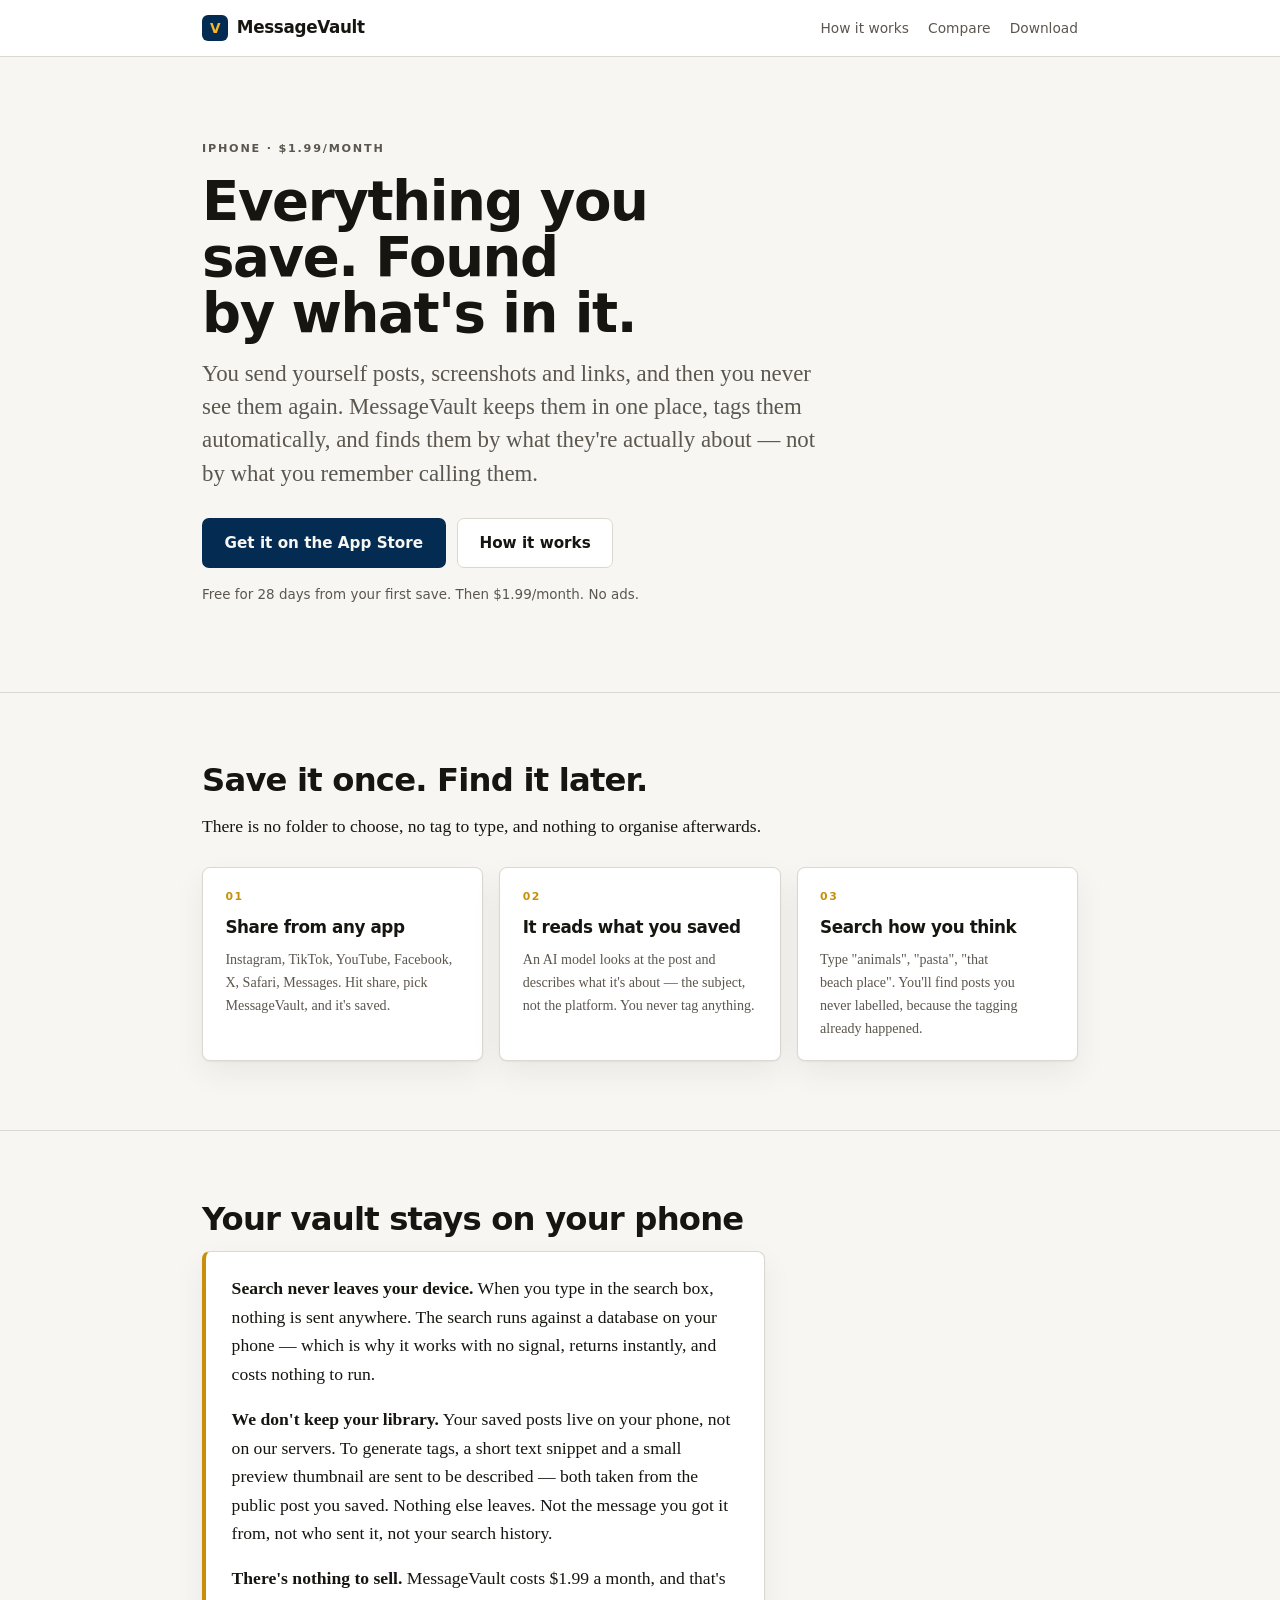
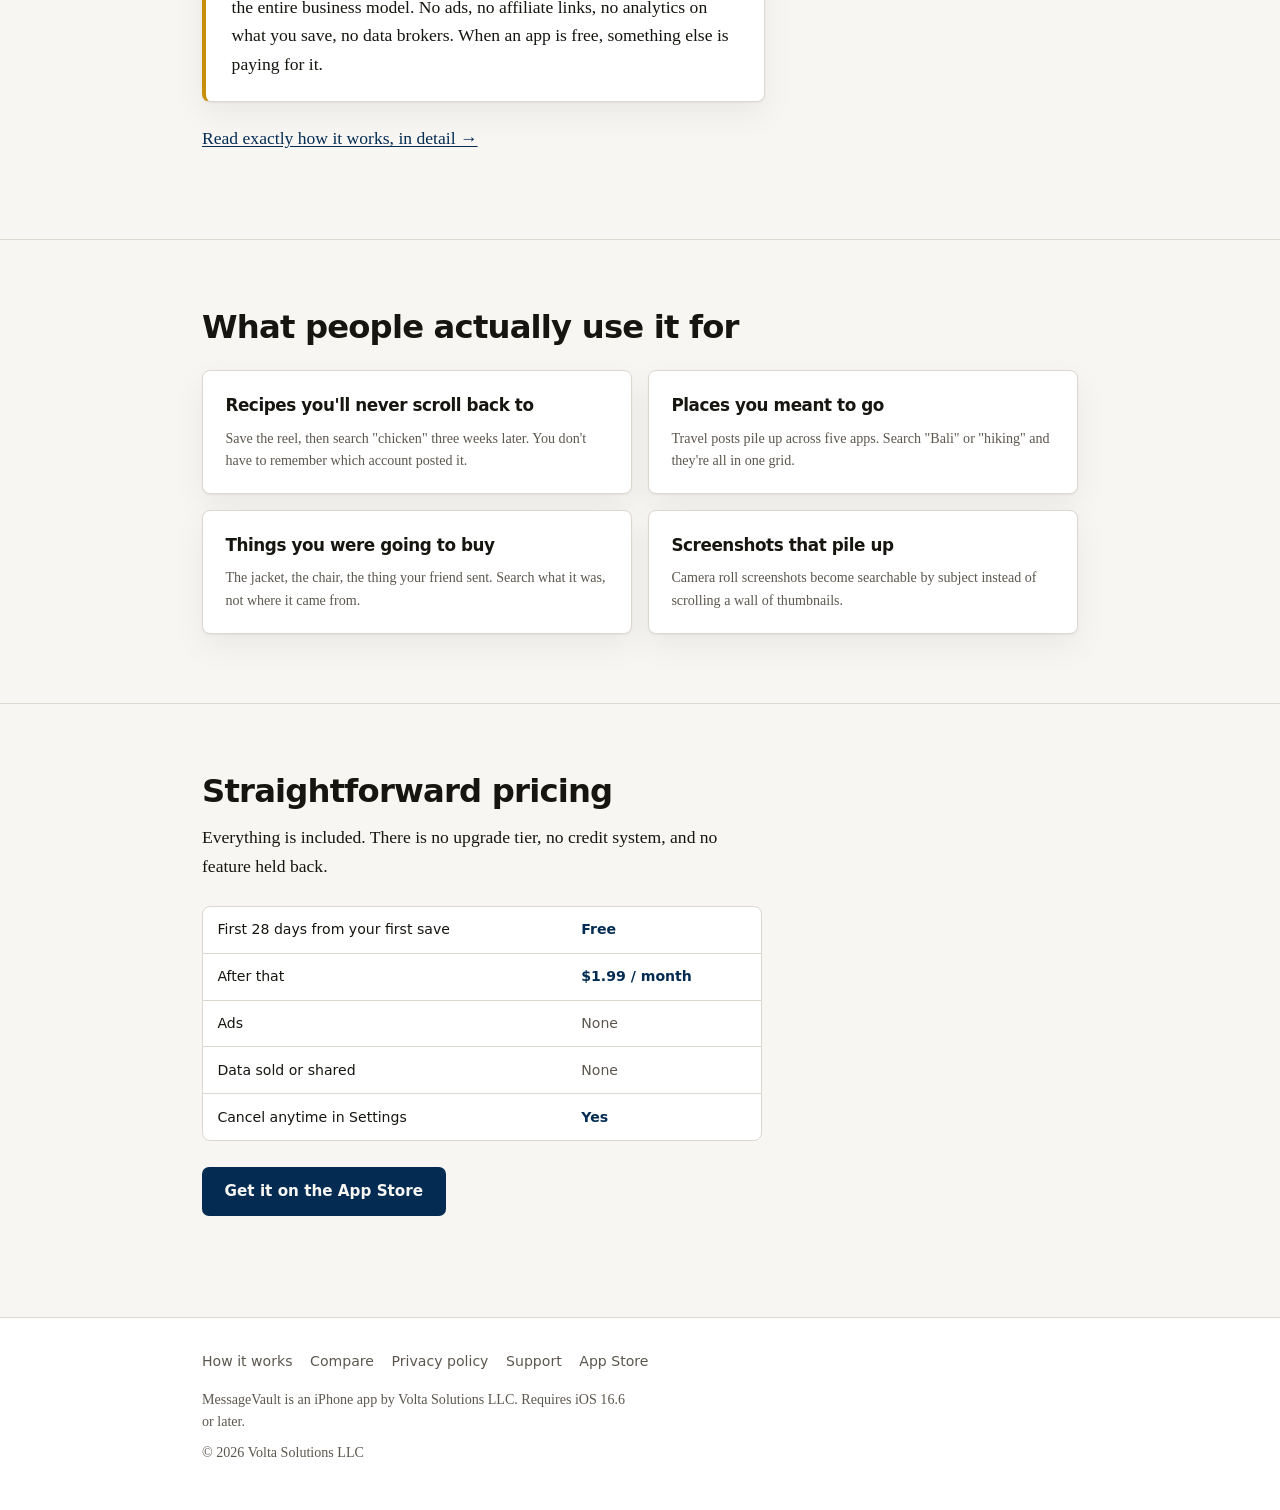
==== index.html @ cfd599d9 "Initial marketing site: homepage, how-it-works, compare" ====
<!DOCTYPE html>
<html lang="en">
<head>
<meta charset="utf-8">
<meta name="viewport" content="width=device-width, initial-scale=1">
<title>MessageVault — Save posts from any app, find them by what's in them</title>
<meta name="description" content="MessageVault saves the posts, screenshots and links you send yourself, tags them automatically, and finds them by what's actually in them. Your vault stays on your phone. $1.99/month, no ads, no tracking.">
<link rel="canonical" href="https://fpalmaii.github.io/messagevault-site/">
<meta property="og:title" content="MessageVault — Save posts from any app, find them by what's in them">
<meta property="og:description" content="Your vault stays on your phone. Search runs on-device. No ads, no tracking, nothing sold.">
<meta property="og:type" content="website">
<link rel="stylesheet" href="style.css">
</head>
<body>

<header class="site-head">
  <div class="wrap">
    <a class="brand" href="./"><span class="mark">V</span> MessageVault</a>
    <nav class="site-nav" aria-label="Main">
      <a href="how-it-works/">How it works</a>
      <a href="compare/">Compare</a>
      <a href="https://apps.apple.com/app/messagevault-ai/id6762476394">Download</a>
    </nav>
  </div>
</header>

<main>

  <section class="hero">
    <div class="wrap">
      <p class="eyebrow">iPhone · $1.99/month</p>
      <h1>Everything you save. Found by what's in it.</h1>
      <p class="lede">You send yourself posts, screenshots and links, and then you never see them again. MessageVault keeps them in one place, tags them automatically, and finds them by what they're actually about — not by what you remember calling them.</p>
      <div class="cta-row">
        <a class="btn btn-primary" href="https://apps.apple.com/app/messagevault-ai/id6762476394">Get it on the App Store</a>
        <a class="btn btn-ghost" href="how-it-works/">How it works</a>
      </div>
      <p class="price-note" style="margin-top:1rem;">Free for 28 days from your first save. Then $1.99/month. No ads.</p>
    </div>
  </section>

  <section>
    <div class="wrap">
      <h2>Save it once. Find it later.</h2>
      <p class="narrow">There is no folder to choose, no tag to type, and nothing to organise afterwards.</p>
      <div class="cards three">
        <div class="card">
          <span class="num">01</span>
          <h3>Share from any app</h3>
          <p>Instagram, TikTok, YouTube, Facebook, X, Safari, Messages. Hit share, pick MessageVault, and it's saved.</p>
        </div>
        <div class="card">
          <span class="num">02</span>
          <h3>It reads what you saved</h3>
          <p>An AI model looks at the post and describes what it's about — the subject, not the platform. You never tag anything.</p>
        </div>
        <div class="card">
          <span class="num">03</span>
          <h3>Search how you think</h3>
          <p>Type "animals", "pasta", "that beach place". You'll find posts you never labelled, because the tagging already happened.</p>
        </div>
      </div>
    </div>
  </section>

  <section>
    <div class="wrap">
      <h2>Your vault stays on your phone</h2>
      <div class="claim narrow">
        <p><strong>Search never leaves your device.</strong> When you type in the search box, nothing is sent anywhere. The search runs against a database on your phone — which is why it works with no signal, returns instantly, and costs nothing to run.</p>
        <p><strong>We don't keep your library.</strong> Your saved posts live on your phone, not on our servers. To generate tags, a short text snippet and a small preview thumbnail are sent to be described — both taken from the public post you saved. Nothing else leaves. Not the message you got it from, not who sent it, not your search history.</p>
        <p><strong>There's nothing to sell.</strong> MessageVault costs $1.99 a month, and that's the entire business model. No ads, no affiliate links, no analytics on what you save, no data brokers. When an app is free, something else is paying for it.</p>
      </div>
      <p style="margin-top:1.4rem;"><a href="how-it-works/">Read exactly how it works, in detail →</a></p>
    </div>
  </section>

  <section>
    <div class="wrap">
      <h2>What people actually use it for</h2>
      <div class="cards two">
        <div class="card">
          <h3>Recipes you'll never scroll back to</h3>
          <p>Save the reel, then search "chicken" three weeks later. You don't have to remember which account posted it.</p>
        </div>
        <div class="card">
          <h3>Places you meant to go</h3>
          <p>Travel posts pile up across five apps. Search "Bali" or "hiking" and they're all in one grid.</p>
        </div>
        <div class="card">
          <h3>Things you were going to buy</h3>
          <p>The jacket, the chair, the thing your friend sent. Search what it was, not where it came from.</p>
        </div>
        <div class="card">
          <h3>Screenshots that pile up</h3>
          <p>Camera roll screenshots become searchable by subject instead of scrolling a wall of thumbnails.</p>
        </div>
      </div>
    </div>
  </section>

  <section>
    <div class="wrap">
      <h2>Straightforward pricing</h2>
      <p class="narrow">Everything is included. There is no upgrade tier, no credit system, and no feature held back.</p>
      <div class="tscroll" style="max-width:560px;">
        <table>
          <tbody>
            <tr><td>First 28 days from your first save</td><td class="yes">Free</td></tr>
            <tr><td>After that</td><td class="yes">$1.99 / month</td></tr>
            <tr><td>Ads</td><td class="no">None</td></tr>
            <tr><td>Data sold or shared</td><td class="no">None</td></tr>
            <tr><td>Cancel anytime in Settings</td><td class="yes">Yes</td></tr>
          </tbody>
        </table>
      </div>
      <div class="cta-row" style="margin-top:1.6rem;">
        <a class="btn btn-primary" href="https://apps.apple.com/app/messagevault-ai/id6762476394">Get it on the App Store</a>
      </div>
    </div>
  </section>

</main>

<footer class="site-foot">
  <div class="wrap">
    <div class="foot-links">
      <a href="how-it-works/">How it works</a>
      <a href="compare/">Compare</a>
      <a href="https://fpalmaii.github.io/messagevault-privacy/">Privacy policy</a>
      <a href="https://fpalmaii.github.io/messagevault-support/">Support</a>
      <a href="https://apps.apple.com/app/messagevault-ai/id6762476394">App Store</a>
    </div>
    <p>MessageVault is an iPhone app by Volta Solutions LLC. Requires iOS 16.6 or later.</p>
    <p>© 2026 Volta Solutions LLC</p>
  </div>
</footer>

</body>
</html>
---- style.css ----
/* MessageVault — shared styles */

:root {
  --navy:      #042C53;
  --navy-lift: #0B4A87;
  --gold:      #C8900A;
  --gold-lift: #F5B72B;

  --ground:    #F7F6F3;
  --surface:   #FFFFFF;
  --surface-2: #ECEAE5;
  --ink:       #16150F;
  --ink-mute:  #5C574E;
  --rule:      #DCD8D0;

  --shadow: 0 1px 2px rgba(20,18,12,.05), 0 12px 32px rgba(20,18,12,.06);

  --measure: 64ch;
  --s--1: clamp(.82rem, .80rem + .10vw, .88rem);
  --s-0:  clamp(1rem, .97rem + .18vw, 1.10rem);
  --s-1:  clamp(1.22rem, 1.14rem + .36vw, 1.48rem);
  --s-2:  clamp(1.55rem, 1.36rem + .82vw, 2.15rem);
  --s-3:  clamp(2.15rem, 1.65rem + 2.20vw, 3.75rem);
}

@media (prefers-color-scheme: dark) {
  :root {
    --navy:      #7FB2E8;
    --navy-lift: #A9CDF3;
    --gold:      #E8B54A;
    --gold-lift: #F5C96B;

    --ground:    #12110D;
    --surface:   #1A1814;
    --surface-2: #23201B;
    --ink:       #EFEBE3;
    --ink-mute:  #A29B90;
    --rule:      #322E28;

    --shadow: 0 1px 2px rgba(0,0,0,.5), 0 12px 32px rgba(0,0,0,.32);
  }
}

*, *::before, *::after { box-sizing: border-box; }

html { scroll-behavior: smooth; }
@media (prefers-reduced-motion: reduce) { html { scroll-behavior: auto; } }

body {
  margin: 0;
  background: var(--ground);
  color: var(--ink);
  font-family: ui-serif, Georgia, "Times New Roman", serif;
  font-size: var(--s-0);
  line-height: 1.62;
  -webkit-font-smoothing: antialiased;
}

img { max-width: 100%; height: auto; display: block; }

.wrap { max-width: 940px; margin: 0 auto; padding: 0 clamp(1.1rem, .6rem + 2.2vw, 2rem); }
.narrow { max-width: var(--measure); }

/* ---- header ---- */
.site-head { border-bottom: 1px solid var(--rule); background: var(--surface); }
.site-head .wrap { display: flex; align-items: center; justify-content: space-between; gap: 1rem; padding-top: .9rem; padding-bottom: .9rem; flex-wrap: wrap; }
.brand { display: flex; align-items: center; gap: .55rem; text-decoration: none; color: var(--ink); font-family: ui-sans-serif, system-ui, sans-serif; font-weight: 800; letter-spacing: -.02em; font-size: 1.05rem; }
.brand .mark { width: 26px; height: 26px; border-radius: 6px; background: var(--navy); color: var(--gold-lift); display: grid; place-items: center; font-size: .85rem; font-weight: 800; }
.site-nav { display: flex; gap: 1.2rem; font-family: ui-sans-serif, system-ui, sans-serif; font-size: .86rem; }
.site-nav a { color: var(--ink-mute); text-decoration: none; }
.site-nav a:hover, .site-nav a:focus-visible { color: var(--navy); }

/* ---- type ---- */
h1, h2, h3 { font-family: ui-sans-serif, system-ui, sans-serif; letter-spacing: -.025em; text-wrap: balance; }
h1 { font-size: var(--s-3); font-weight: 800; line-height: 1.02; margin: 0 0 1rem; }
h2 { font-size: var(--s-2); font-weight: 700; line-height: 1.12; margin: 0 0 .9rem; }
h3 { font-size: var(--s-1); font-weight: 700; margin: 2rem 0 .5rem; }
p { margin: 0 0 1.05rem; max-width: var(--measure); text-wrap: pretty; }
ul { max-width: var(--measure); padding-left: 1.15rem; }
li { margin-bottom: .5rem; }
a { color: var(--navy); text-underline-offset: 2px; }
strong { font-weight: 600; }
code { font-family: ui-monospace, "SF Mono", Menlo, monospace; font-size: .86em; background: var(--surface-2); padding: .1em .34em; border-radius: 3px; }
:focus-visible { outline: 2px solid var(--gold); outline-offset: 3px; border-radius: 3px; }

.eyebrow {
  font-family: ui-sans-serif, system-ui, sans-serif;
  font-size: .70rem; font-weight: 700; letter-spacing: .16em;
  text-transform: uppercase; color: var(--ink-mute); margin: 0 0 1rem;
}
.lede { font-size: var(--s-1); line-height: 1.45; color: var(--ink-mute); max-width: 54ch; }

section { padding: clamp(2.6rem, 1.6rem + 3.4vw, 4.6rem) 0; }
section + section { border-top: 1px solid var(--rule); }

/* ---- hero ---- */
.hero { padding-top: clamp(3rem, 2rem + 4vw, 5.5rem); }
.hero h1 { max-width: 16ch; }
.hero .lede { margin-bottom: 1.8rem; }

/* ---- buttons ---- */
.cta-row { display: flex; gap: .7rem; flex-wrap: wrap; align-items: center; }
.btn {
  display: inline-block; font-family: ui-sans-serif, system-ui, sans-serif;
  font-weight: 700; font-size: .95rem; text-decoration: none;
  padding: .72rem 1.35rem; border-radius: 7px; border: 1px solid transparent;
}
.btn-primary { background: var(--navy); color: var(--ground); }
.btn-primary:hover, .btn-primary:focus-visible { background: var(--navy-lift); }
.btn-ghost { border-color: var(--rule); color: var(--ink); background: var(--surface); }
.btn-ghost:hover, .btn-ghost:focus-visible { border-color: var(--navy); color: var(--navy); }
.price-note { font-family: ui-sans-serif, system-ui, sans-serif; font-size: .84rem; color: var(--ink-mute); }

/* ---- cards ---- */
.cards { display: grid; gap: 1rem; margin-top: 1.6rem; }
@media (min-width: 720px) { .cards.three { grid-template-columns: repeat(3, 1fr); } .cards.two { grid-template-columns: repeat(2, 1fr); } }
.card {
  background: var(--surface); border: 1px solid var(--rule);
  border-radius: 8px; padding: 1.3rem 1.4rem; box-shadow: var(--shadow);
}
.card h3 { margin: 0 0 .45rem; font-size: 1.05rem; }
.card p { font-size: var(--s--1); margin: 0; color: var(--ink-mute); max-width: none; }
.card .num {
  font-family: ui-sans-serif, system-ui, sans-serif; font-size: .68rem; font-weight: 800;
  letter-spacing: .14em; color: var(--gold); display: block; margin-bottom: .5rem;
}

/* ---- claim strip ---- */
.claim { background: var(--surface); border: 1px solid var(--rule); border-left: 4px solid var(--gold); border-radius: 8px; padding: 1.4rem 1.6rem; box-shadow: var(--shadow); }
.claim p:last-child { margin-bottom: 0; }

/* ---- table ---- */
.tscroll { overflow-x: auto; border: 1px solid var(--rule); border-radius: 8px; background: var(--surface); margin: 1.6rem 0; }
table { border-collapse: collapse; width: 100%; font-size: var(--s--1); font-family: ui-sans-serif, system-ui, sans-serif; }
th, td { padding: .72rem .9rem; text-align: left; vertical-align: top; border-bottom: 1px solid var(--rule); }
th { font-weight: 700; font-size: .70rem; letter-spacing: .09em; text-transform: uppercase; color: var(--ink-mute); background: var(--surface-2); white-space: nowrap; }
tbody tr:last-child td { border-bottom: none; }
.yes { color: var(--navy); font-weight: 700; }
.no  { color: var(--ink-mute); }

/* ---- footer ---- */
.site-foot { border-top: 1px solid var(--rule); background: var(--surface); margin-top: 2rem; }
.site-foot .wrap { padding-top: 2rem; padding-bottom: 2.4rem; }
.site-foot p { font-size: var(--s--1); color: var(--ink-mute); margin-bottom: .5rem; }
.foot-links { display: flex; gap: 1.1rem; flex-wrap: wrap; font-family: ui-sans-serif, system-ui, sans-serif; font-size: var(--s--1); margin-bottom: .9rem; }
.foot-links a { color: var(--ink-mute); text-decoration: none; }
.foot-links a:hover, .foot-links a:focus-visible { color: var(--navy); }
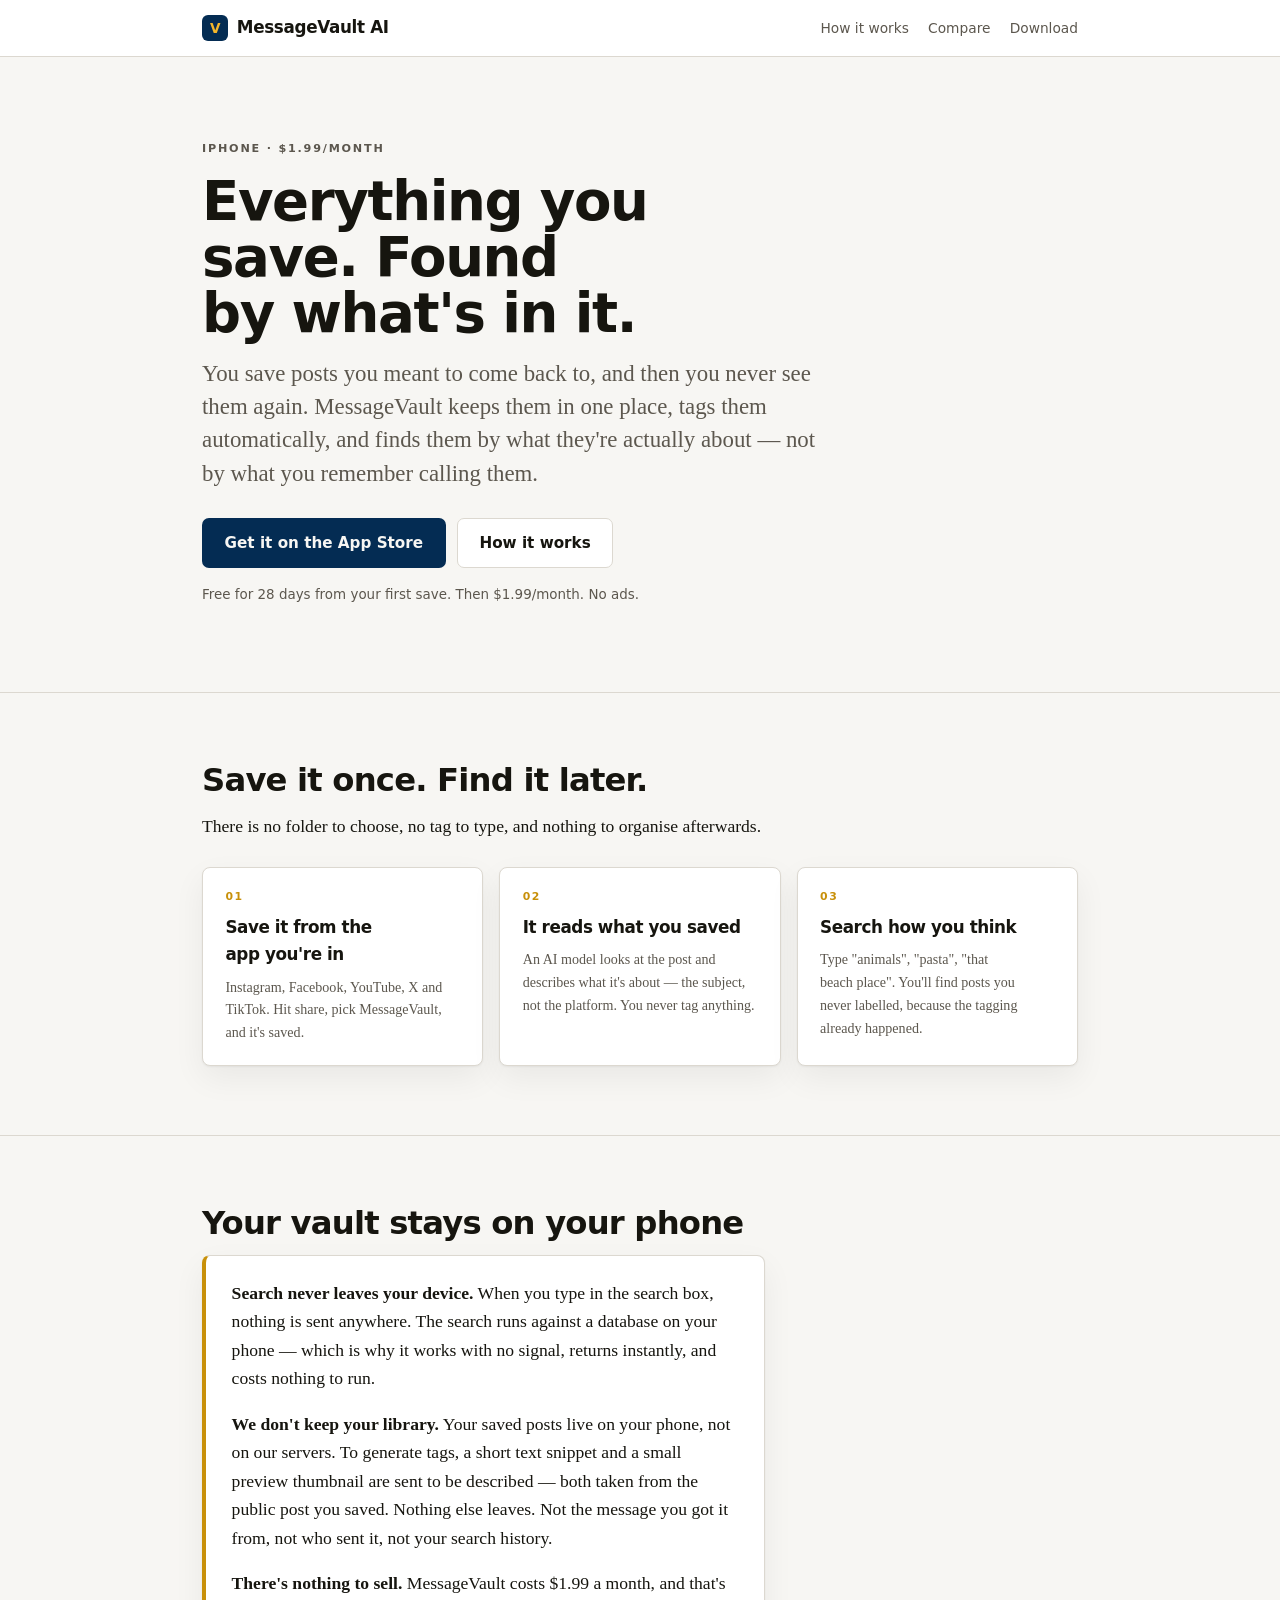
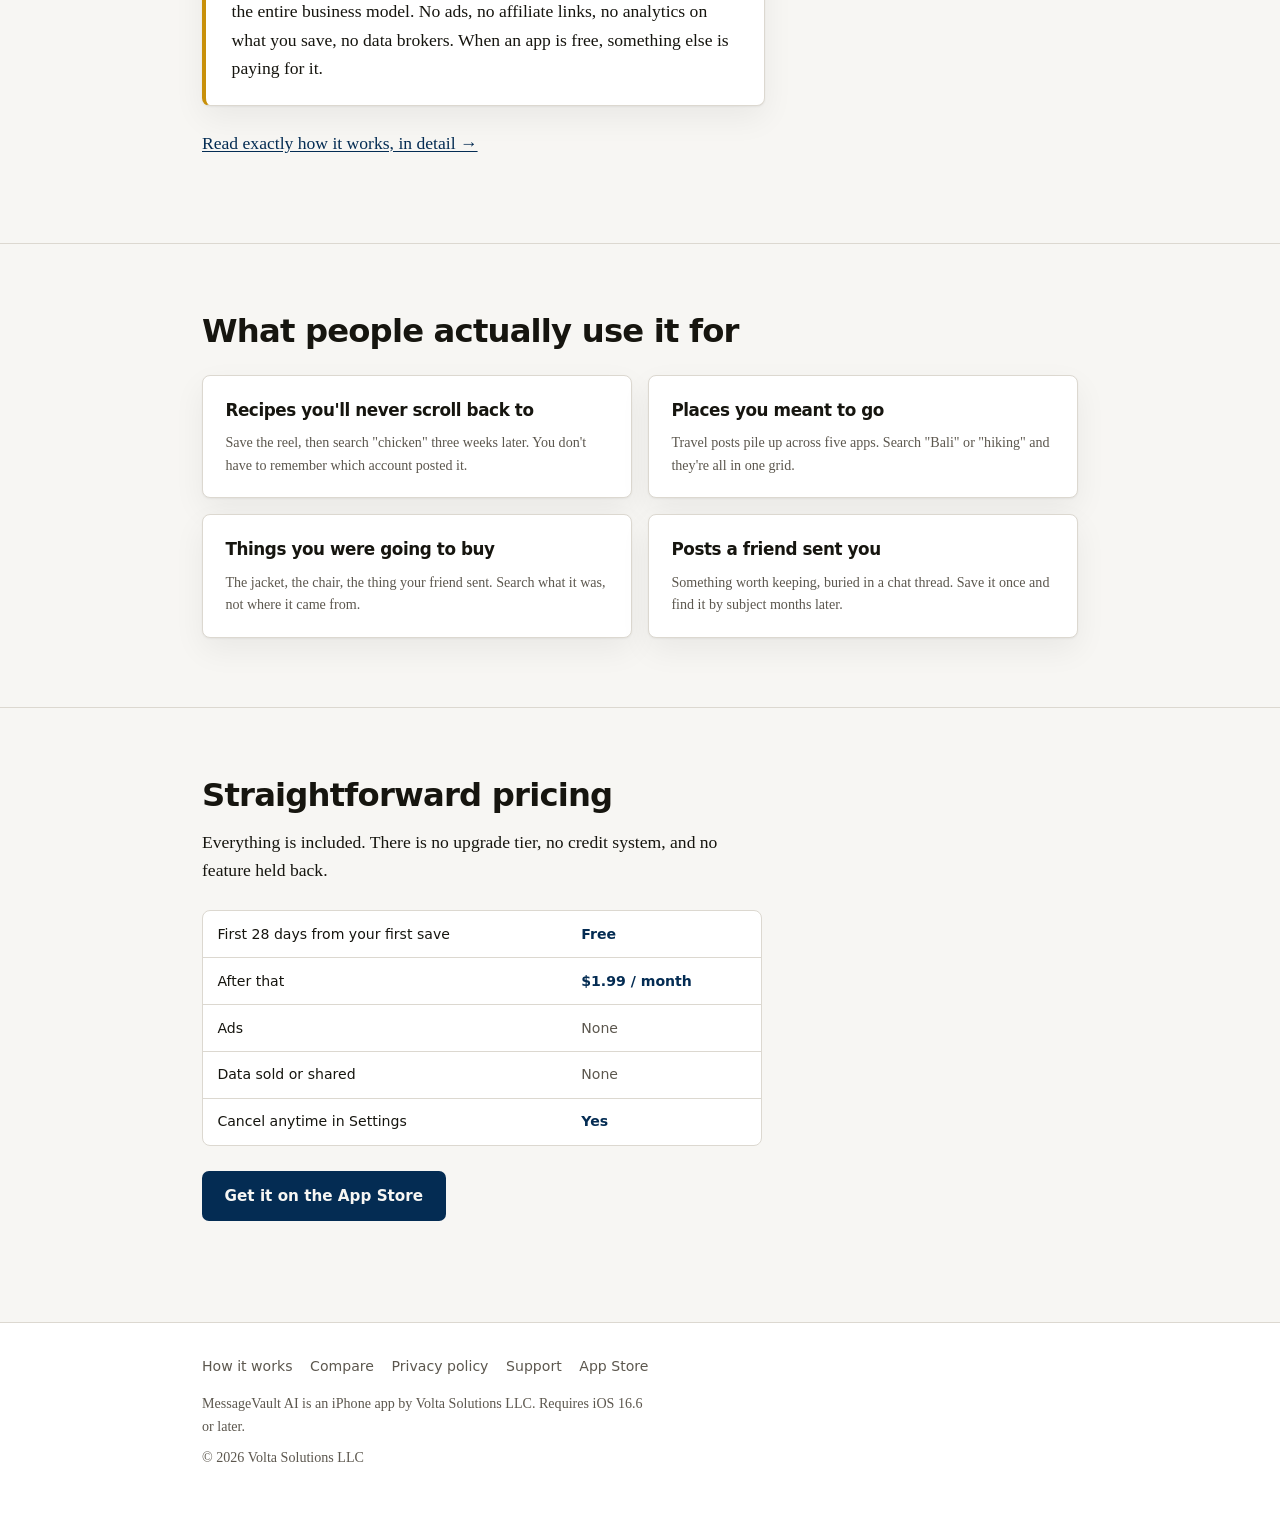
==== commit 9fdbac4b: "Correct: app does not save screenshots; standardise platform list and product name" ====
--- a/index.html
+++ b/index.html
@@ -3,10 +3,10 @@
 <head>
 <meta charset="utf-8">
 <meta name="viewport" content="width=device-width, initial-scale=1">
-<title>MessageVault — Save posts from any app, find them by what's in them</title>
-<meta name="description" content="MessageVault saves the posts, screenshots and links you send yourself, tags them automatically, and finds them by what's actually in them. Your vault stays on your phone. $1.99/month, no ads, no tracking.">
+<title>MessageVault AI — Save posts from Instagram, Facebook, YouTube, X and TikTok</title>
+<meta name="description" content="MessageVault AI saves the posts you share from Instagram, Facebook, YouTube, X and TikTok, tags them automatically, and finds them by what's actually in them. Your vault stays on your phone. $1.99/month, no ads, no tracking.">
 <link rel="canonical" href="https://fpalmaii.github.io/messagevault-site/">
-<meta property="og:title" content="MessageVault — Save posts from any app, find them by what's in them">
+<meta property="og:title" content="MessageVault AI — Save posts from Instagram, Facebook, YouTube, X and TikTok">
 <meta property="og:description" content="Your vault stays on your phone. Search runs on-device. No ads, no tracking, nothing sold.">
 <meta property="og:type" content="website">
 <link rel="stylesheet" href="style.css">
@@ -15,7 +15,7 @@
 
 <header class="site-head">
   <div class="wrap">
-    <a class="brand" href="./"><span class="mark">V</span> MessageVault</a>
+    <a class="brand" href="./"><span class="mark">V</span> MessageVault AI</a>
     <nav class="site-nav" aria-label="Main">
       <a href="how-it-works/">How it works</a>
       <a href="compare/">Compare</a>
@@ -30,7 +30,7 @@
     <div class="wrap">
       <p class="eyebrow">iPhone · $1.99/month</p>
       <h1>Everything you save. Found by what's in it.</h1>
-      <p class="lede">You send yourself posts, screenshots and links, and then you never see them again. MessageVault keeps them in one place, tags them automatically, and finds them by what they're actually about — not by what you remember calling them.</p>
+      <p class="lede">You save posts you meant to come back to, and then you never see them again. MessageVault keeps them in one place, tags them automatically, and finds them by what they're actually about — not by what you remember calling them.</p>
       <div class="cta-row">
         <a class="btn btn-primary" href="https://apps.apple.com/app/messagevault-ai/id6762476394">Get it on the App Store</a>
         <a class="btn btn-ghost" href="how-it-works/">How it works</a>
@@ -46,8 +46,8 @@
       <div class="cards three">
         <div class="card">
           <span class="num">01</span>
-          <h3>Share from any app</h3>
-          <p>Instagram, TikTok, YouTube, Facebook, X, Safari, Messages. Hit share, pick MessageVault, and it's saved.</p>
+          <h3>Save it from the app you're in</h3>
+          <p>Instagram, Facebook, YouTube, X and TikTok. Hit share, pick MessageVault, and it's saved.</p>
         </div>
         <div class="card">
           <span class="num">02</span>
@@ -92,8 +92,8 @@
           <p>The jacket, the chair, the thing your friend sent. Search what it was, not where it came from.</p>
         </div>
         <div class="card">
-          <h3>Screenshots that pile up</h3>
-          <p>Camera roll screenshots become searchable by subject instead of scrolling a wall of thumbnails.</p>
+          <h3>Posts a friend sent you</h3>
+          <p>Something worth keeping, buried in a chat thread. Save it once and find it by subject months later.</p>
         </div>
       </div>
     </div>
@@ -131,7 +131,7 @@
       <a href="https://fpalmaii.github.io/messagevault-support/">Support</a>
       <a href="https://apps.apple.com/app/messagevault-ai/id6762476394">App Store</a>
     </div>
-    <p>MessageVault is an iPhone app by Volta Solutions LLC. Requires iOS 16.6 or later.</p>
+    <p>MessageVault AI is an iPhone app by Volta Solutions LLC. Requires iOS 16.6 or later.</p>
     <p>© 2026 Volta Solutions LLC</p>
   </div>
 </footer>
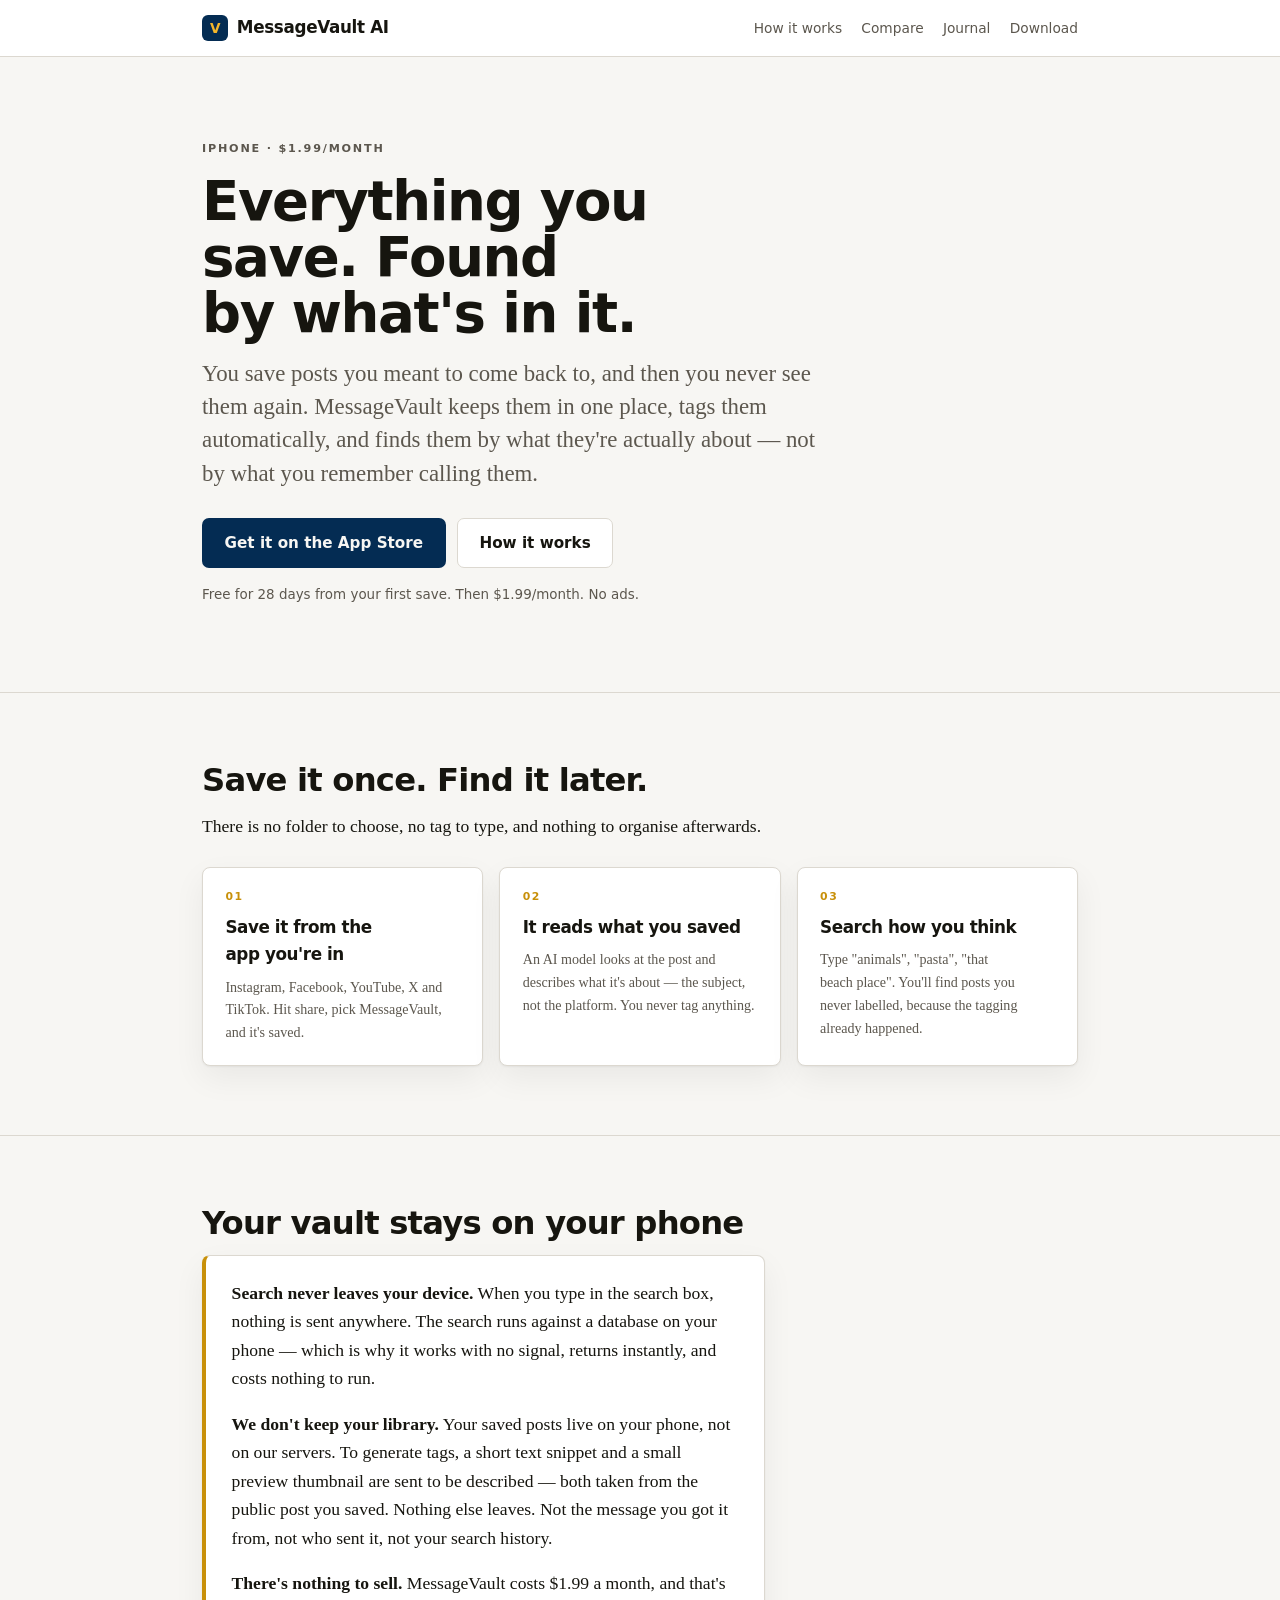
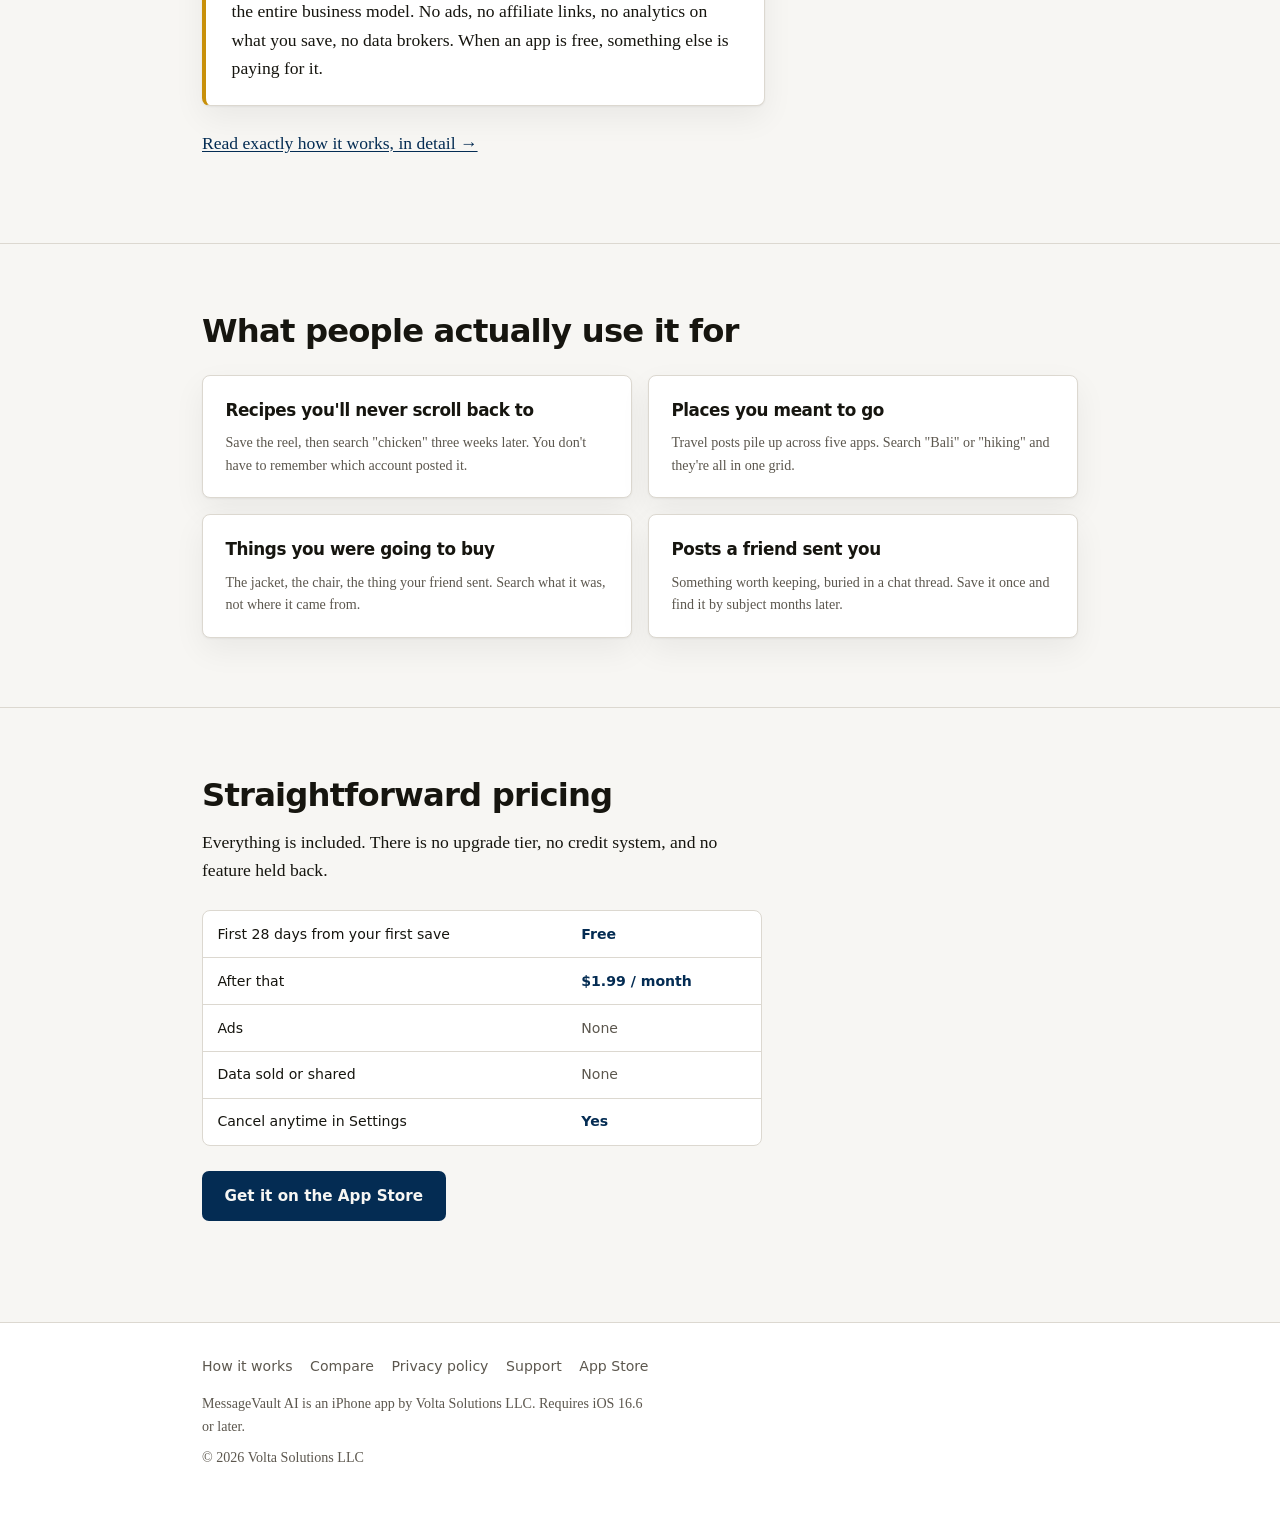
==== commit e345937b: "Add journal: FTS5 porter stemmer prefix trap" ====
--- a/index.html
+++ b/index.html
@@ -19,6 +19,7 @@
     <nav class="site-nav" aria-label="Main">
       <a href="how-it-works/">How it works</a>
       <a href="compare/">Compare</a>
+      <a href="journal/">Journal</a>
       <a href="https://apps.apple.com/app/messagevault-ai/id6762476394">Download</a>
     </nav>
   </div>
--- a/style.css
+++ b/style.css
@@ -145,3 +145,16 @@
 .foot-links { display: flex; gap: 1.1rem; flex-wrap: wrap; font-family: ui-sans-serif, system-ui, sans-serif; font-size: var(--s--1); margin-bottom: .9rem; }
 .foot-links a { color: var(--ink-mute); text-decoration: none; }
 .foot-links a:hover, .foot-links a:focus-visible { color: var(--navy); }
+
+/* ---- code blocks (journal) ---- */
+pre {
+  background: var(--surface); border: 1px solid var(--rule);
+  border-left: 3px solid var(--navy); border-radius: 6px;
+  padding: 1rem 1.15rem; overflow-x: auto; margin: 0 0 1.3rem;
+  max-width: var(--measure);
+  font-size: var(--s--1); line-height: 1.55;
+  font-family: ui-monospace, "SF Mono", Menlo, monospace;
+}
+pre code { background: none; padding: 0; font-size: 1em; }
+article .card h3 a { text-decoration: none; }
+article .card h3 a:hover { text-decoration: underline; }
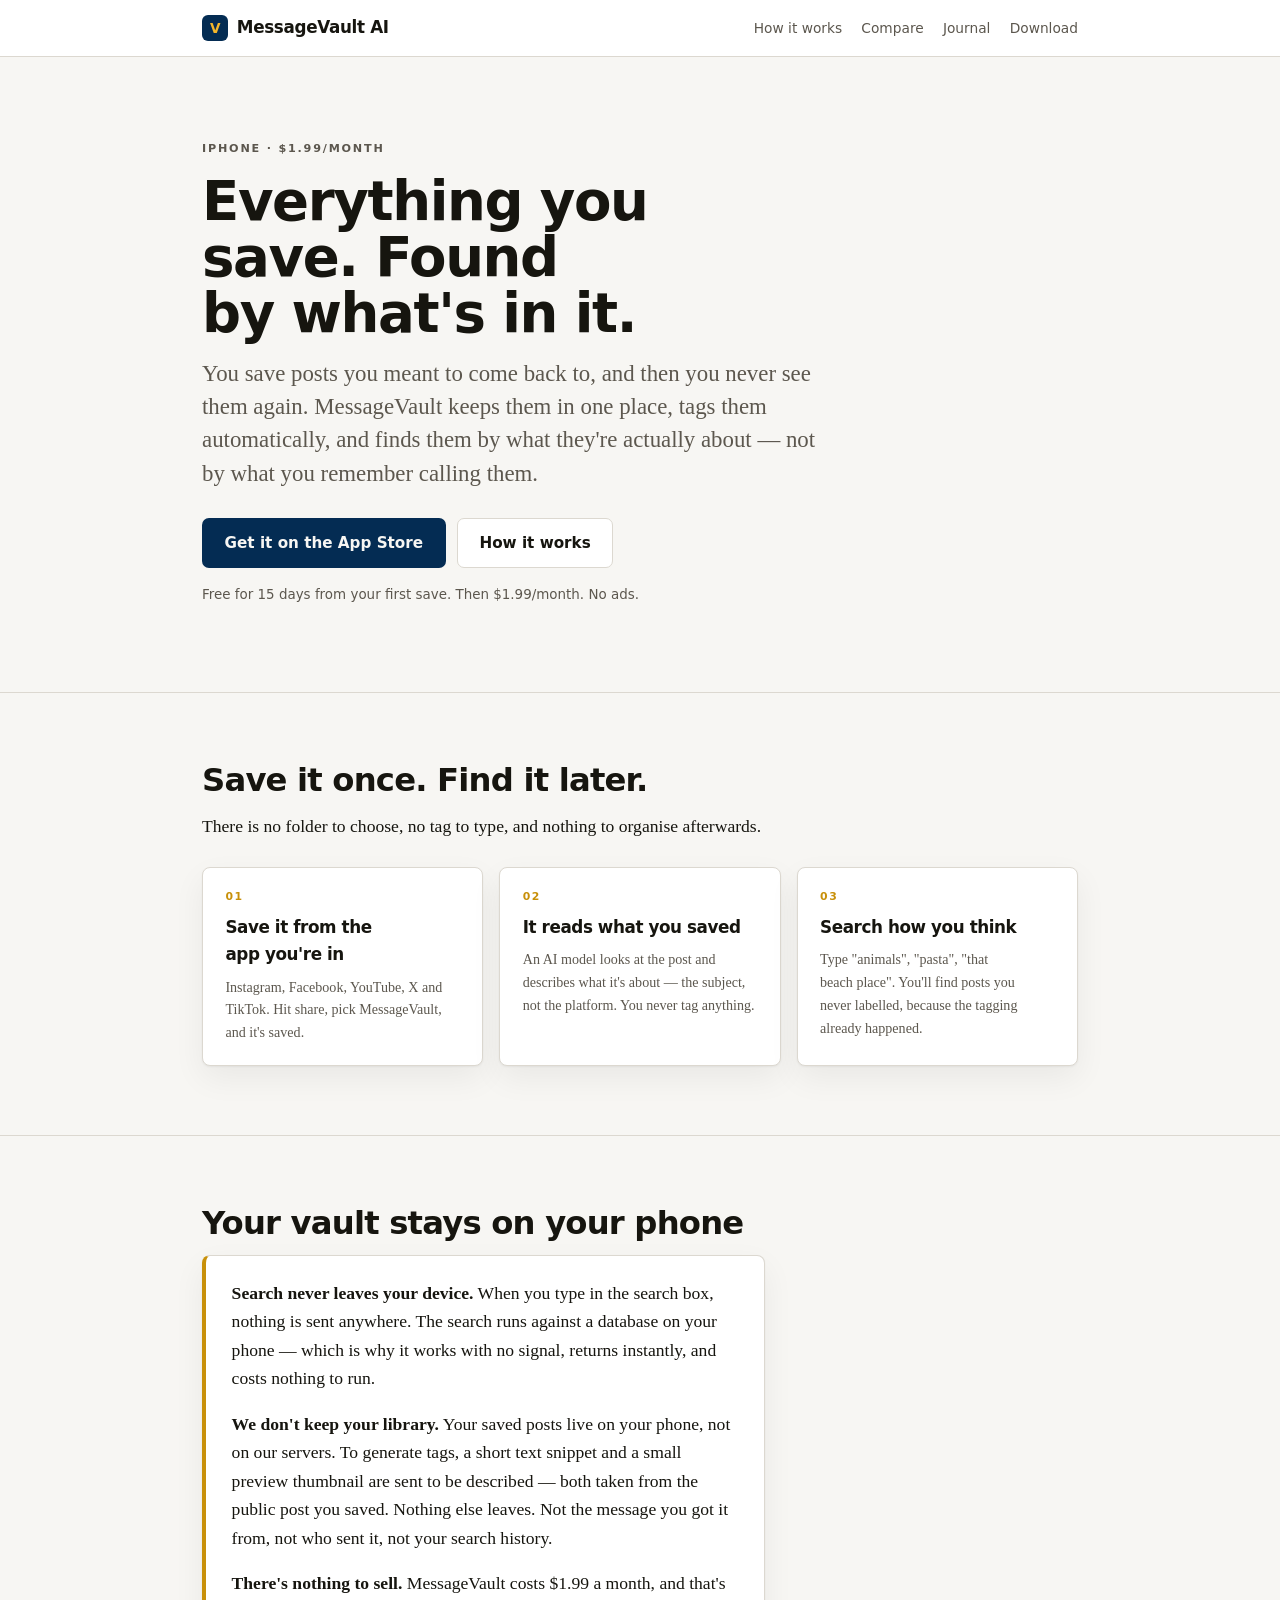
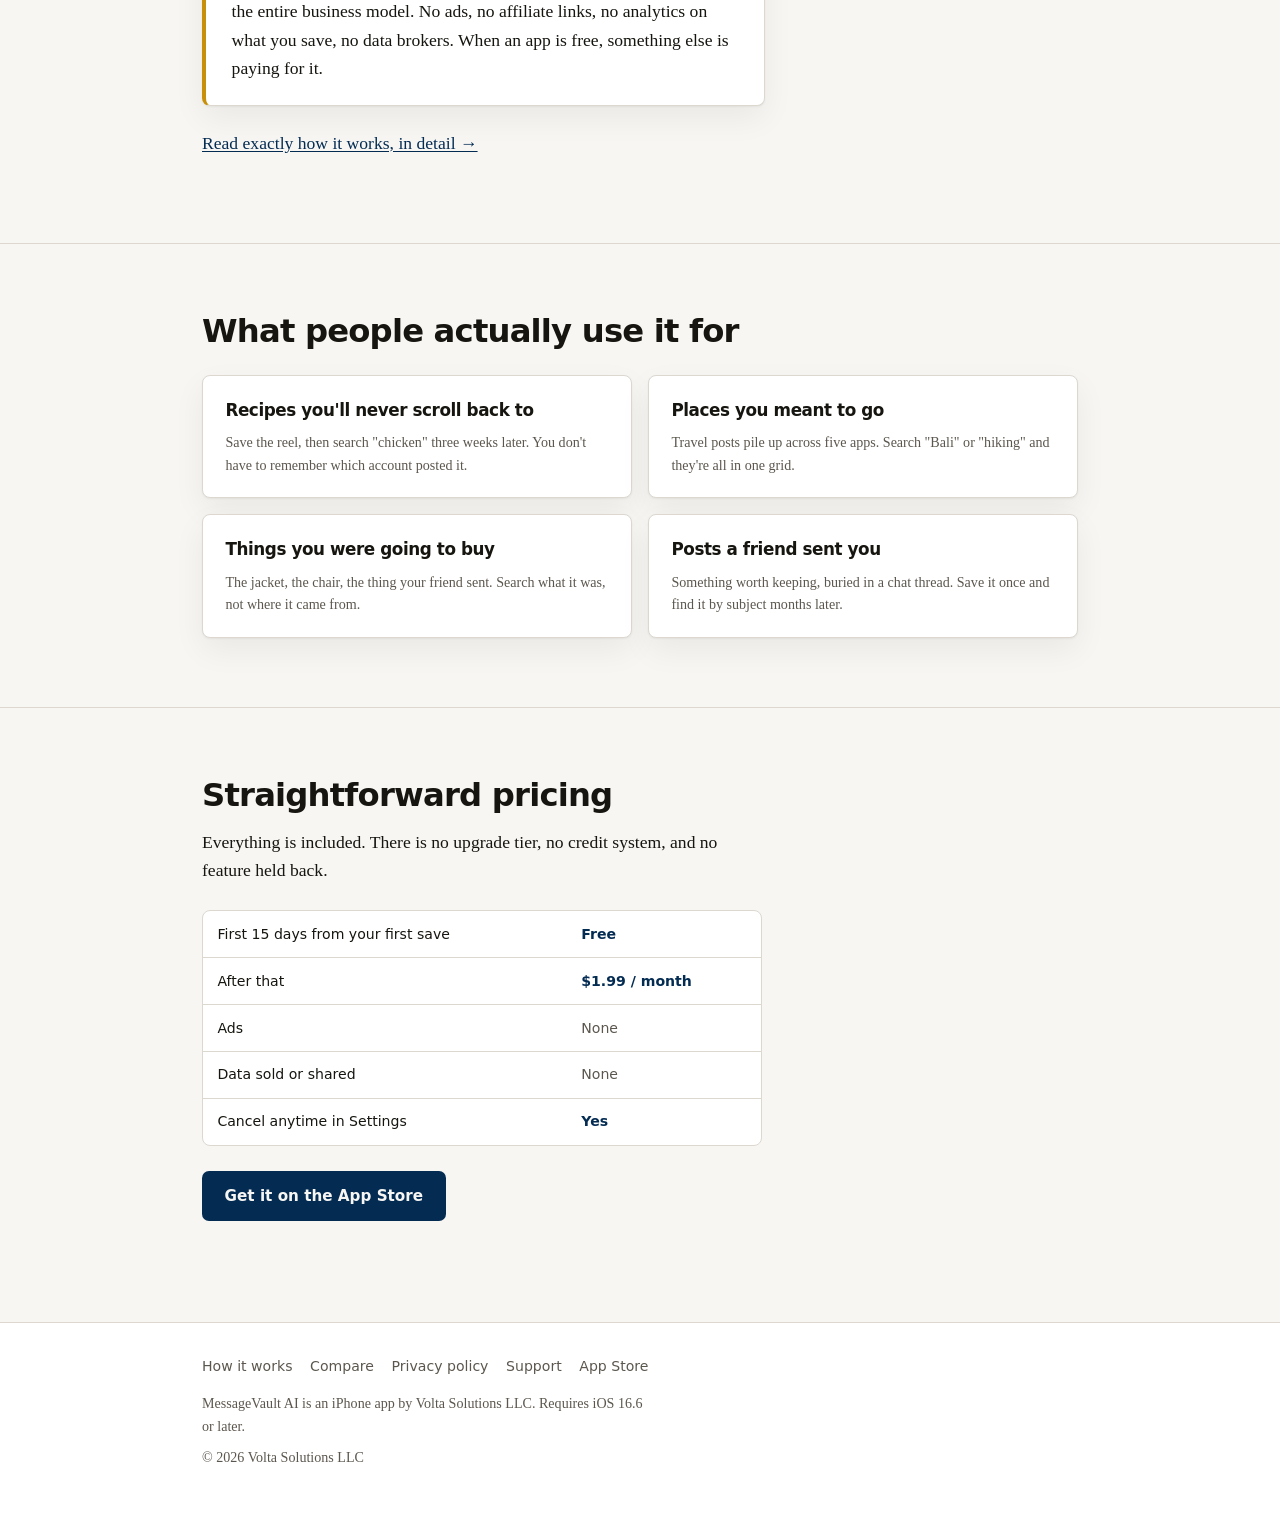
==== commit 5c1478fd: "Free window is 15 days for new users (MessageVault 1.6) Co-Authored-By: Claude Opus 5.5 <noreply@ant" ====
--- a/index.html
+++ b/index.html
@@ -36,7 +36,7 @@
         <a class="btn btn-primary" href="https://apps.apple.com/app/messagevault-ai/id6762476394">Get it on the App Store</a>
         <a class="btn btn-ghost" href="how-it-works/">How it works</a>
       </div>
-      <p class="price-note" style="margin-top:1rem;">Free for 28 days from your first save. Then $1.99/month. No ads.</p>
+      <p class="price-note" style="margin-top:1rem;">Free for 15 days from your first save. Then $1.99/month. No ads.</p>
     </div>
   </section>
 
@@ -107,7 +107,7 @@
       <div class="tscroll" style="max-width:560px;">
         <table>
           <tbody>
-            <tr><td>First 28 days from your first save</td><td class="yes">Free</td></tr>
+            <tr><td>First 15 days from your first save</td><td class="yes">Free</td></tr>
             <tr><td>After that</td><td class="yes">$1.99 / month</td></tr>
             <tr><td>Ads</td><td class="no">None</td></tr>
             <tr><td>Data sold or shared</td><td class="no">None</td></tr>
